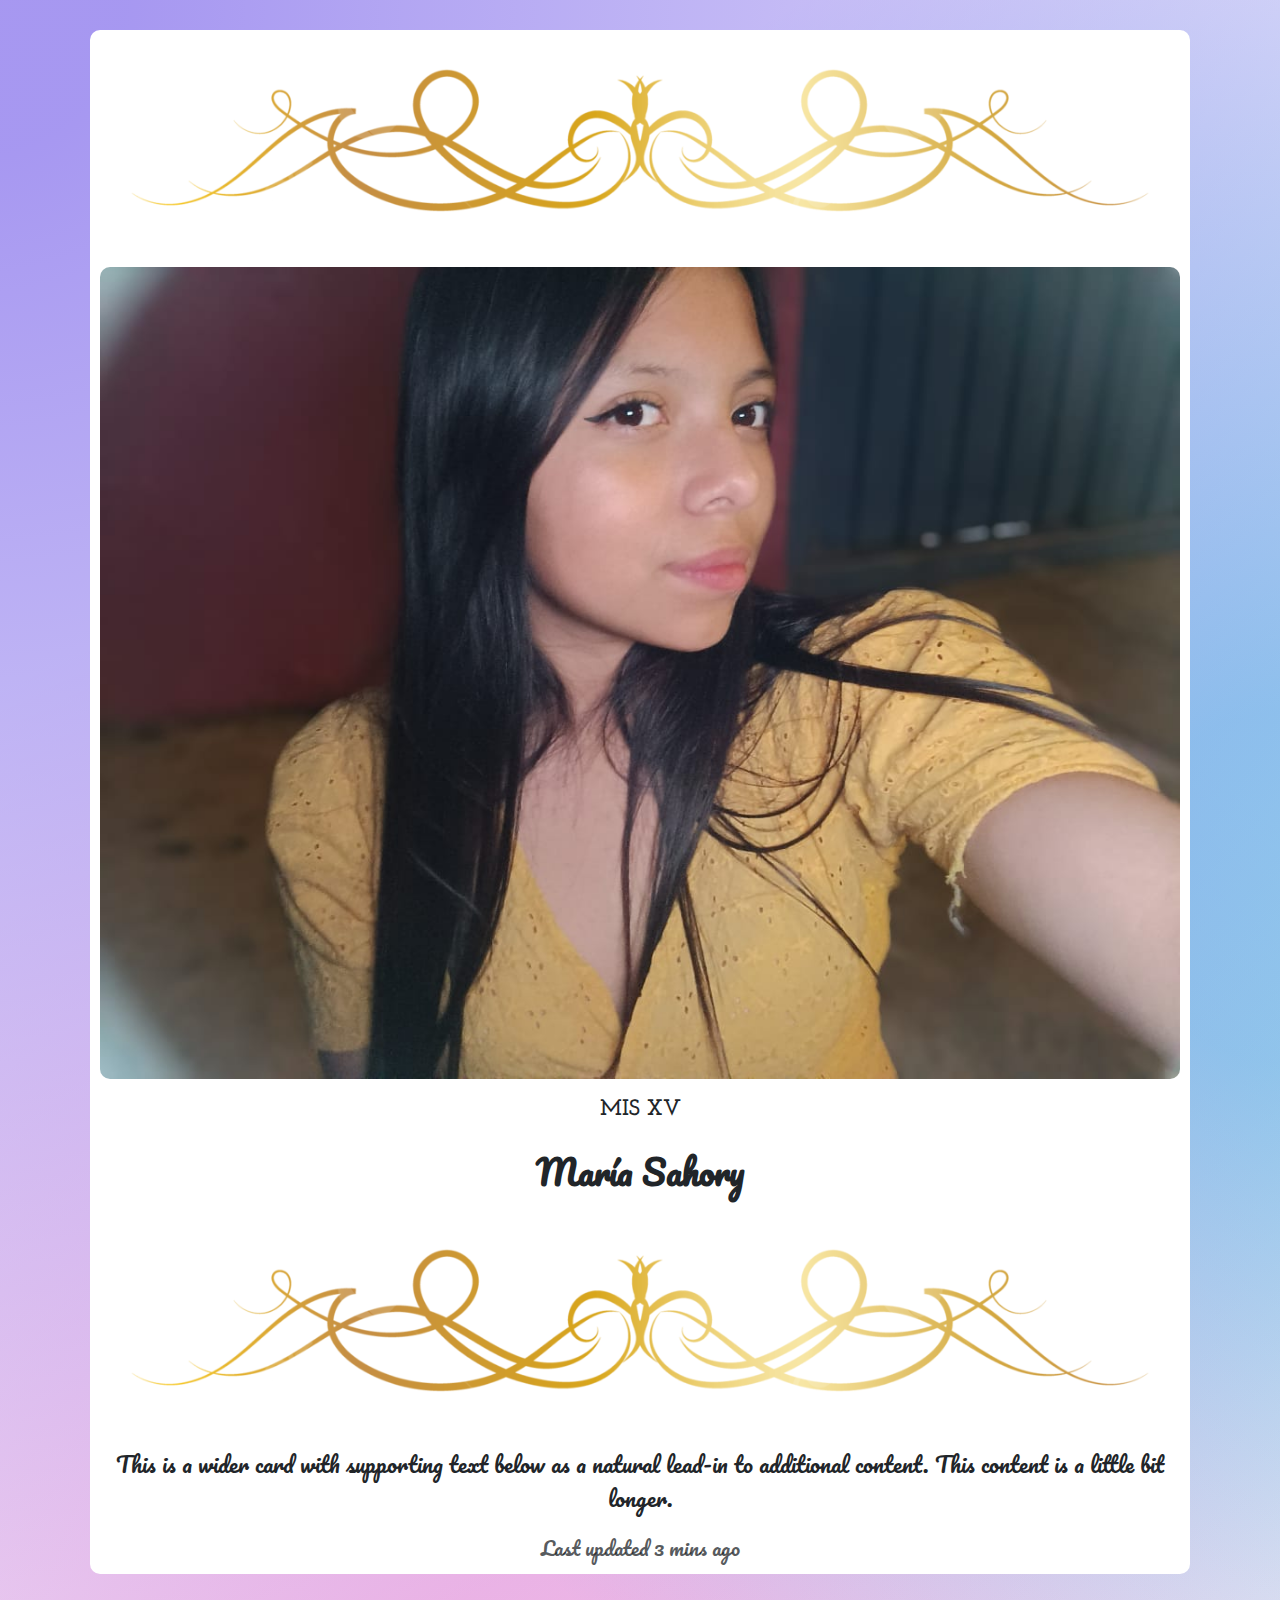
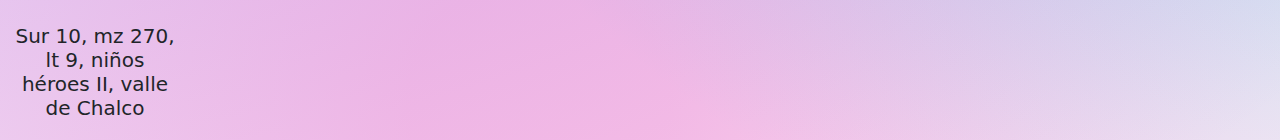
==== index.html @ fc456f3a "entrada" ====
<!doctype html>
<html lang="en">
  <head>
    <meta charset="utf-8">
    <meta name="viewport" content="width=device-width, initial-scale=1">
    <title>Invitación Sahory</title>
    <link href="https://cdn.jsdelivr.net/npm/bootstrap@5.3.3/dist/css/bootstrap.min.css" rel="stylesheet" integrity="sha384-QWTKZyjpPEjISv5WaRU9OFeRpok6YctnYmDr5pNlyT2bRjXh0JMhjY6hW+ALEwIH" crossorigin="anonymous">
    <link rel="stylesheet" href="./style.css">
    <link rel="preconnect" href="https://fonts.googleapis.com">
    <link rel="preconnect" href="https://fonts.gstatic.com" crossorigin>
    <link href="https://fonts.googleapis.com/css2?family=Pacifico&display=swap" rel="stylesheet">
    <link href="https://fonts.googleapis.com/css2?family=Josefin+Sans:ital,wght@0,100..700;1,100..700&family=Pacifico&display=swap" rel="stylesheet">
    <link href="https://fonts.googleapis.com/css2?family=Josefin+Sans:ital,wght@0,100..700;1,100..700&family=Josefin+Slab:ital,wght@0,100..700;1,100..700&family=Pacifico&display=swap" rel="stylesheet">
  </head>
  <body class="grid-container">
   
    <!--<img src="https://static.vecteezy.com/system/resources/previews/002/548/011/non_2x/tropical-lilac-background-free-vector.jpg" alt="fondo lila">-->
  
        <!--<h1 class="titulo">Mis XV</h1>-->
        <div class="entrada">
          <img src="./greca.png" class="card-img-top" alt="greca">
          <img src="./foto 1.jpeg" class="card-img-top foto1" alt="foto1">
          <div class="card-body">
          
            <h5 class="misXV">MIS XV</h5>
            <h5 class="nombreSaho">María Sahory</h5>
          </div>
          <img src="./greca.png" class="card-img-top" alt="greca">
            <p class="card-text">This is a wider card with supporting text below as a natural lead-in to additional content. This content is a little bit longer.</p>
            <p class="card-text"><small class="text-body-secondary">Last updated 3 mins ago</small></p>
          
        </div>
        <h5 class="1">Sur 10, mz 270, lt 9, niños héroes II, valle de Chalco</h5>
        
 
    
    <script src="https://cdn.jsdelivr.net/npm/bootstrap@5.3.3/dist/js/bootstrap.bundle.min.js" integrity="sha384-YvpcrYf0tY3lHB60NNkmXc5s9fDVZLESaAA55NDzOxhy9GkcIdslK1eN7N6jIeHz" crossorigin="anonymous"></script>
    <script src="https://cdn.jsdelivr.net/npm/@popperjs/core@2.11.8/dist/umd/popper.min.js" integrity="sha384-I7E8VVD/ismYTF4hNIPjVp/Zjvgyol6VFvRkX/vR+Vc4jQkC+hVqc2pM8ODewa9r" crossorigin="anonymous"></script>
</body>
</html>
---- style.css ----
/* GRID */
.grid-container>* {
    text-align: center;
    border-radius: 15px;
    padding: 10px;
    margin: 0;
}

.entrada {
    grid-area: entrada;
}

.publicaciones {
    grid-area: publicaciones;
}

.publicidad {
    grid-area: publicidad;
}

.footer {
    grid-area: footer;
}

/* Vista para el teléfono */
.grid-container {
    display: grid;
    gap: 0px; /* 15 px para hacer el gap de las columnas */
    grid-template-columns: auto;
    grid-template-areas:
        "entrada"
        "publicaciones"
        "publicidad"
        "footer";
}

/* Vista tablet */
@media (min-width: 768px) {
    .grid-container {
        grid-template-columns: auto;
        grid-template-areas:
            "entrada entrada"
            "publicaciones publicaciones"
            "publicidad publicidad"
            "footer footer";
    }
}

/* Vista escritorio */
@media (min-width: 900px) {
    .grid-container {
        grid-template-columns: 190px auto auto 190px;
        gap: 10px; /* Aplica gap solo en esta resolución */
        grid-template-areas:
            "entrada entrada entrada entrada"
            "publicaciones publicaciones publicaciones publicidad"
            "footer footer footer footer";
    }
}
body{
    background-color: hsla(172.99999999999994, 0%, 100%, 1);
    background-image: radial-gradient(circle at -2% 0%, hsla(249.99999999999994, 76%, 61%, 0.59) 7%, transparent 98.5785613478541%), radial-gradient(circle at 101% 51%, hsla(193.2352537267348, 71%, 60%, 0.6) 11.261260487237845%, transparent 64.68271597903717%), radial-gradient(circle at 42% 98%, hsla(325.5881949032054, 100%, 51%, 0.24) 7%, transparent 62.039421697432935%);
    background-blend-mode: normal, normal, normal;
}


.entrada{
    /*text-align: center;
    padding: 1px 20px 20px 20px;
    margin: 50px 200px 100px 200px;
    background: white;
    border-radius: 20px;
    font-family: 'Josefin Slab';*/
    margin: 30px auto;
    padding: 10px;
    border-radius: 10px;
    font-family: "Pacifico" !important;
    font-weight: 400;
    font-style: normal;
    max-width: 1100px;
    font-size: 1.4rem;
    background: white;
}
.foto1{
    margin: 0%;
    padding: 0%;
    border-radius: 10px;
    max-width: 1100px;
    font-size: 1.4rem;
    background: white;
}
.nombreSaho{
    display: block;
    font-size: 1.5em;
    margin-block-start: 0.83em;
    margin-block-end: 0.83em;
    margin-inline-start: 0px;
    margin-inline-end: 0px;
    font-weight: bold;
    unicode-bidi: isolate;
}

.misXV{
    /*font-family: "Josefin Sans", sans-serif;
    font-optical-sizing: auto;
    font-weight: <weight>;
    font-style: normal;*/
    font-family: "Josefin Slab", serif;
    font-optical-sizing: auto;
    display: block;
    font-size: 1em;
    margin-block-start: 0.83em;
    margin-block-end: 0.83em;
    margin-inline-start: 0px;
    margin-inline-end: 0px;
    font-weight: bold;
    unicode-bidi: isolate;
    
}
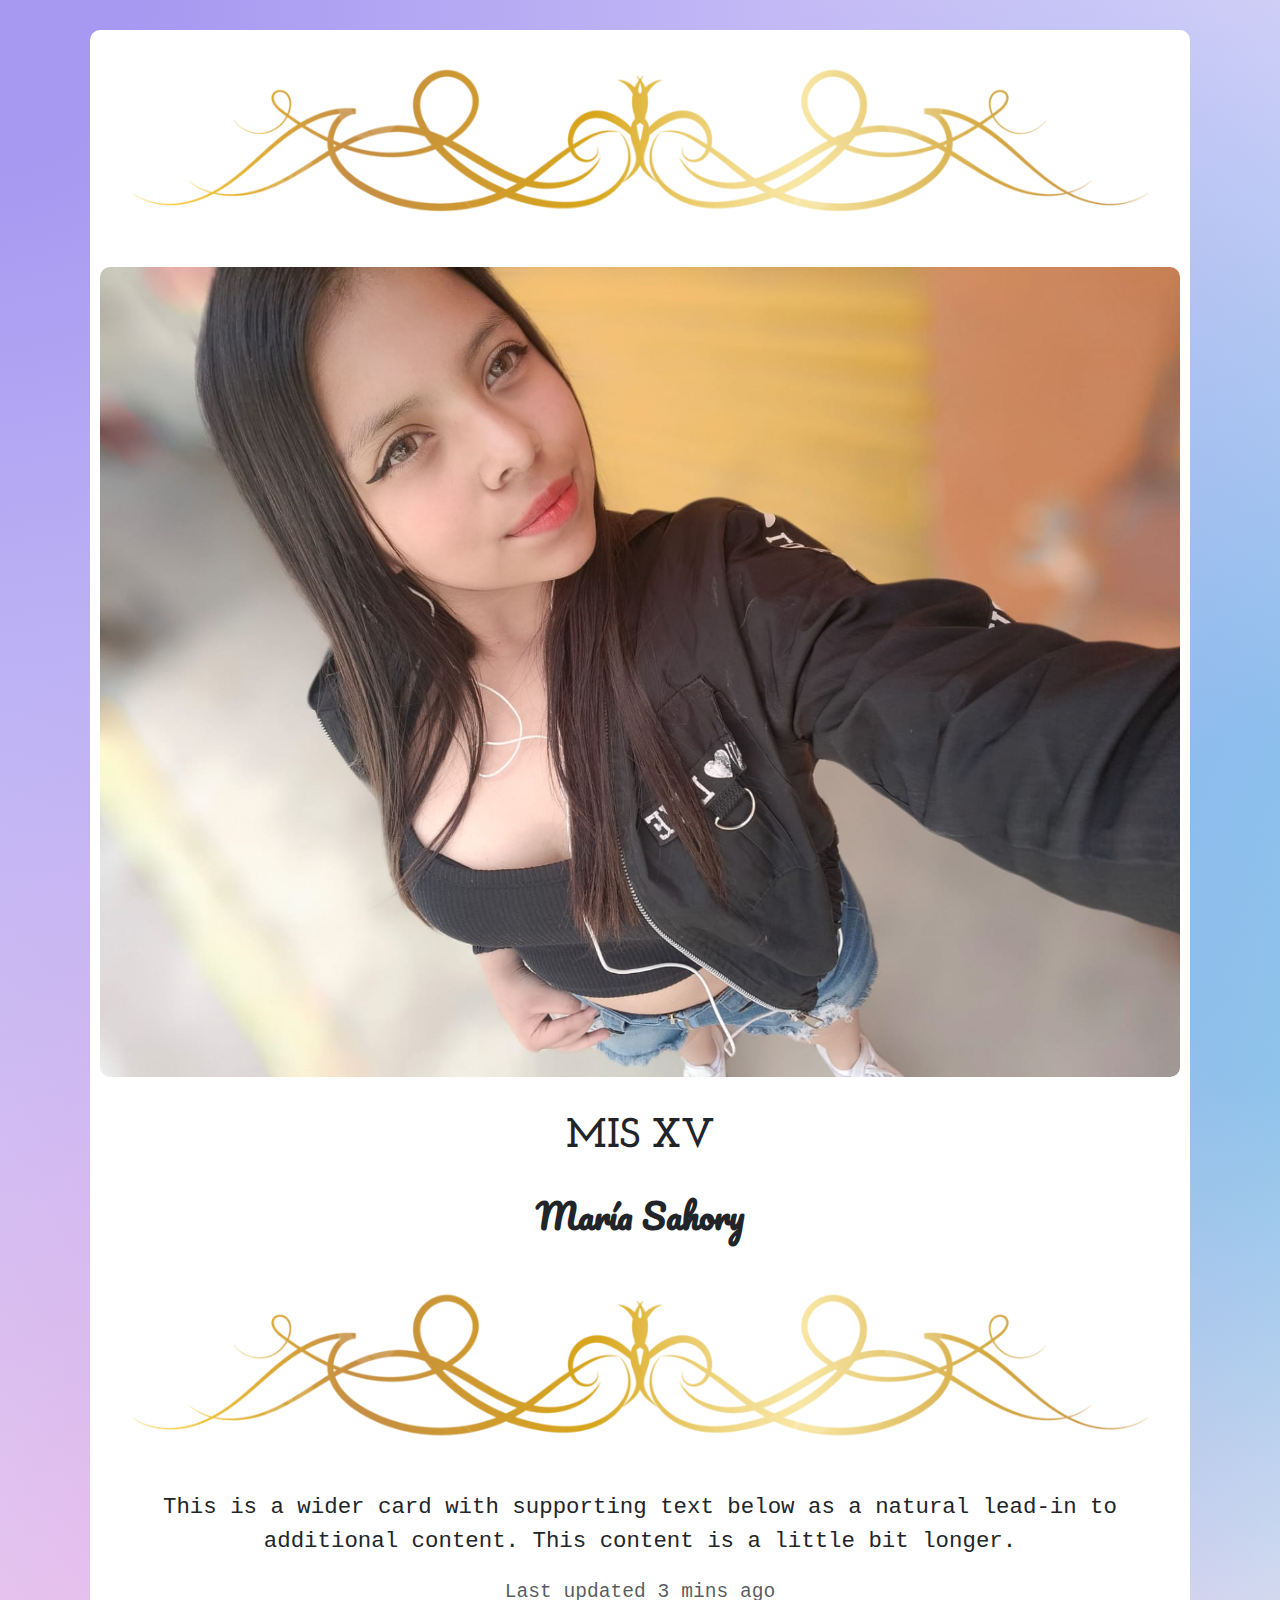
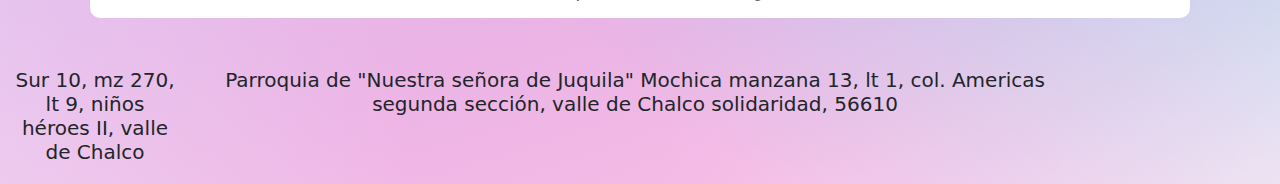
==== commit ef904225: "Cambios en las fotos" ====
--- a/index.html
+++ b/index.html
@@ -19,7 +19,7 @@
         <!--<h1 class="titulo">Mis XV</h1>-->
         <div class="entrada">
           <img src="./greca.png" class="card-img-top" alt="greca">
-          <img src="./foto 1.jpeg" class="card-img-top foto1" alt="foto1">
+          <img src="./foto12.jpeg" class="card-img-top foto1" alt="foto1">
           <div class="card-body">
           
             <h5 class="misXV">MIS XV</h5>
@@ -31,6 +31,8 @@
           
         </div>
         <h5 class="1">Sur 10, mz 270, lt 9, niños héroes II, valle de Chalco</h5>
+        <h5>Parroquia de "Nuestra señora de Juquila"
+          Mochica manzana 13, lt 1, col. Americas segunda sección, valle de Chalco solidaridad, 56610 </h5>
         
  
     
--- a/style.css
+++ b/style.css
@@ -108,7 +108,7 @@
     font-family: "Josefin Slab", serif;
     font-optical-sizing: auto;
     display: block;
-    font-size: 1em;
+    font-size: clamp(2rem, 2vw + 1rem, 10rem);
     margin-block-start: 0.83em;
     margin-block-end: 0.83em;
     margin-inline-start: 0px;
@@ -118,3 +118,10 @@
     
 }
 
+/*h5{
+    font-size: clamp(1rem, 2vw + 1rem, 20rem);
+}*/
+
+p{
+    font-family: 'Courier New', Courier, monospace;
+}
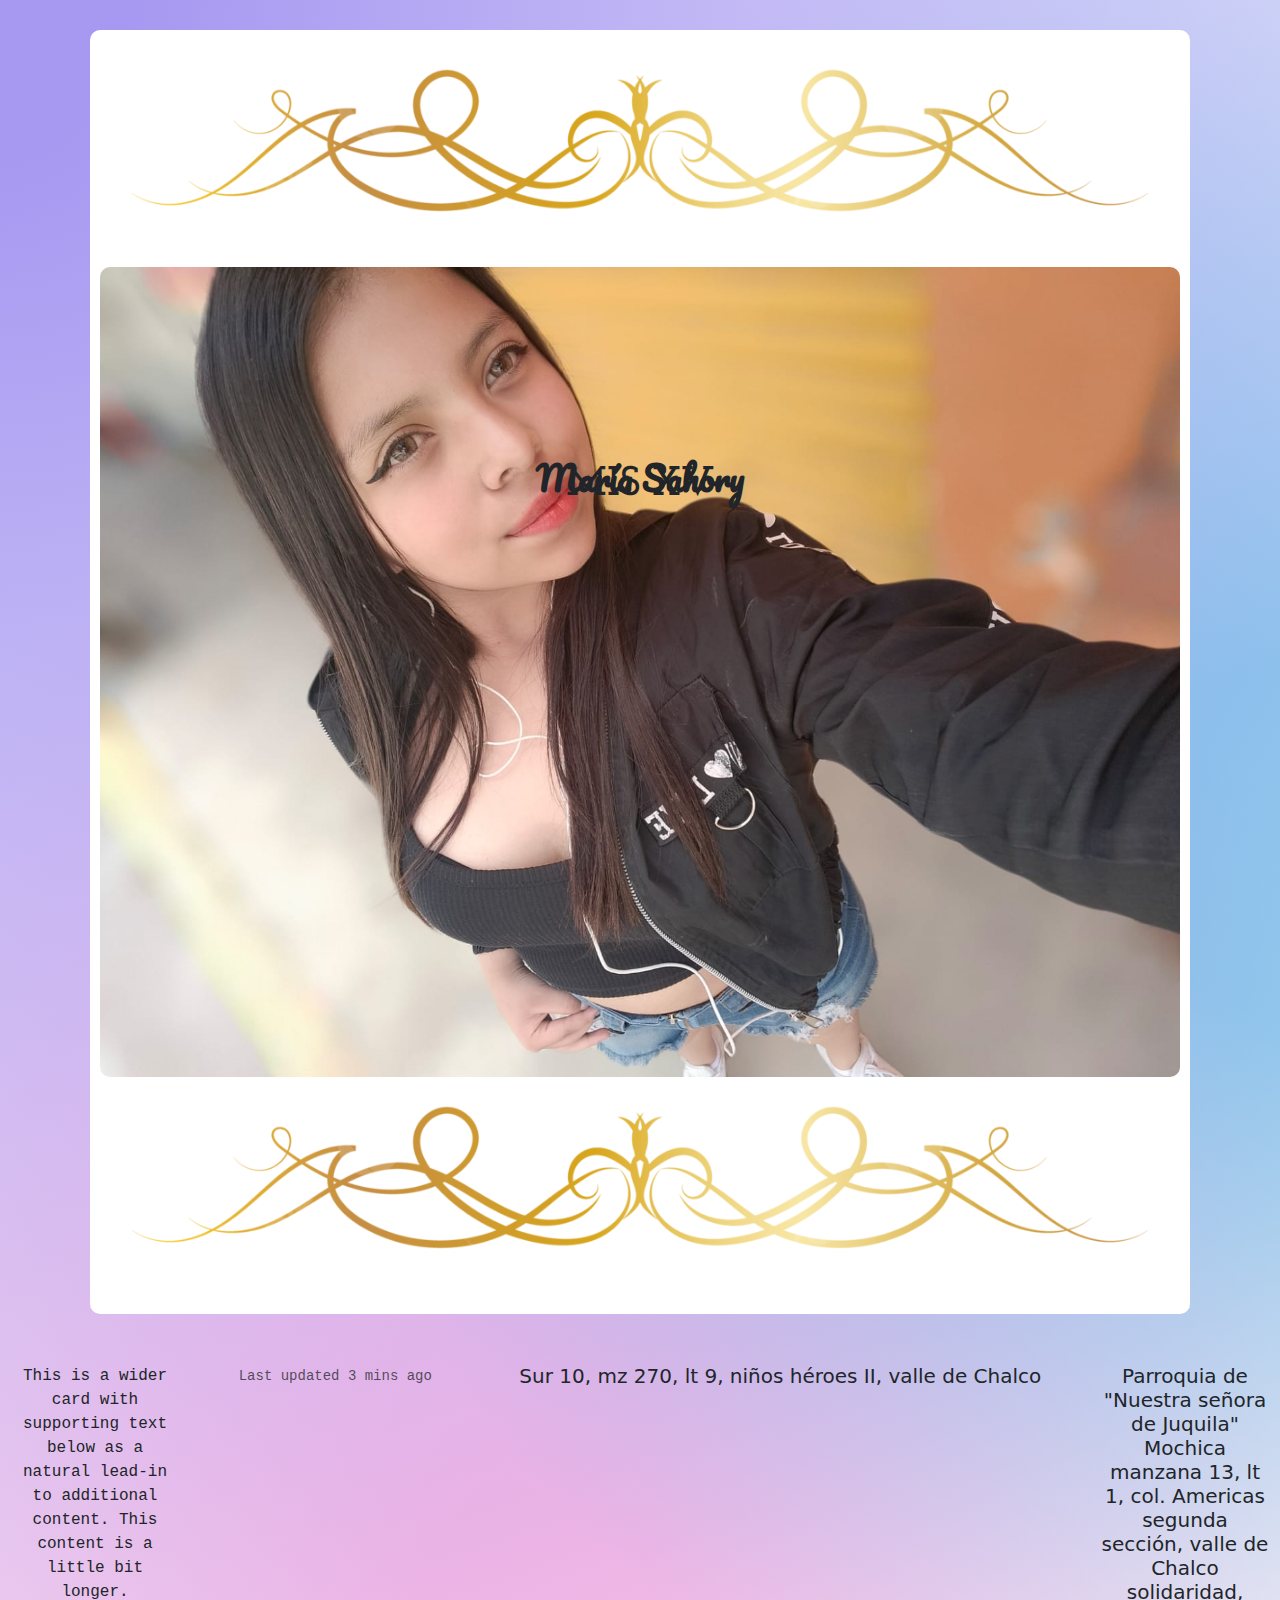
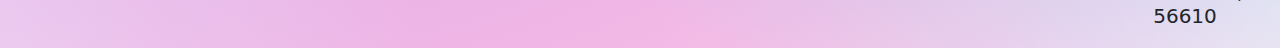
==== commit 5582f80a: "Modificacion en la entrada" ====
--- a/index.html
+++ b/index.html
@@ -18,18 +18,19 @@
   
         <!--<h1 class="titulo">Mis XV</h1>-->
         <div class="entrada">
-          <img src="./greca.png" class="card-img-top" alt="greca">
-          <img src="./foto12.jpeg" class="card-img-top foto1" alt="foto1">
+        <img src="./greca.png" class="card-img-top" alt="greca">
+        <img src="./foto12.jpeg" class="card-img-top foto1" alt="foto1">
           <div class="card-body">
           
             <h5 class="misXV">MIS XV</h5>
             <h5 class="nombreSaho">María Sahory</h5>
           </div>
           <img src="./greca.png" class="card-img-top" alt="greca">
+        </div>
             <p class="card-text">This is a wider card with supporting text below as a natural lead-in to additional content. This content is a little bit longer.</p>
             <p class="card-text"><small class="text-body-secondary">Last updated 3 mins ago</small></p>
           
-        </div>
+       
         <h5 class="1">Sur 10, mz 270, lt 9, niños héroes II, valle de Chalco</h5>
         <h5>Parroquia de "Nuestra señora de Juquila"
           Mochica manzana 13, lt 1, col. Americas segunda sección, valle de Chalco solidaridad, 56610 </h5>
--- a/style.css
+++ b/style.css
@@ -68,9 +68,9 @@
     /*text-align: center;
     padding: 1px 20px 20px 20px;
     margin: 50px 200px 100px 200px;
-    background: white;
     border-radius: 20px;
     font-family: 'Josefin Slab';*/
+    background: white;
     margin: 30px auto;
     padding: 10px;
     border-radius: 10px;
@@ -79,7 +79,13 @@
     font-style: normal;
     max-width: 1100px;
     font-size: 1.4rem;
-    background: white;
+    
+}
+.entrada h5{
+    position: absolute;
+    top: 50%;
+    left: 50%;
+    transform: translate(-50%,-50%);
 }
 .foto1{
     margin: 0%;
@@ -125,3 +131,23 @@
 p{
     font-family: 'Courier New', Courier, monospace;
 }
+
+/*.entrada{
+height: 100vh;
+    background-image: url(foto12.jpeg);
+    display: flex;
+    justify-content: center;
+    align-items: flex-end;
+    background-position: center;
+    background-color: #FFF;
+    /*-webkit-transform: translateZ(0);
+    overflow: hidden;
+    margin: 0;
+    padding: 0;
+    position: relative;
+    background-attachment: scroll;
+    /*background-position: center center;
+    background-repeat: no-repeat;
+    background-size: contain;
+    padding: 5px;
+}*/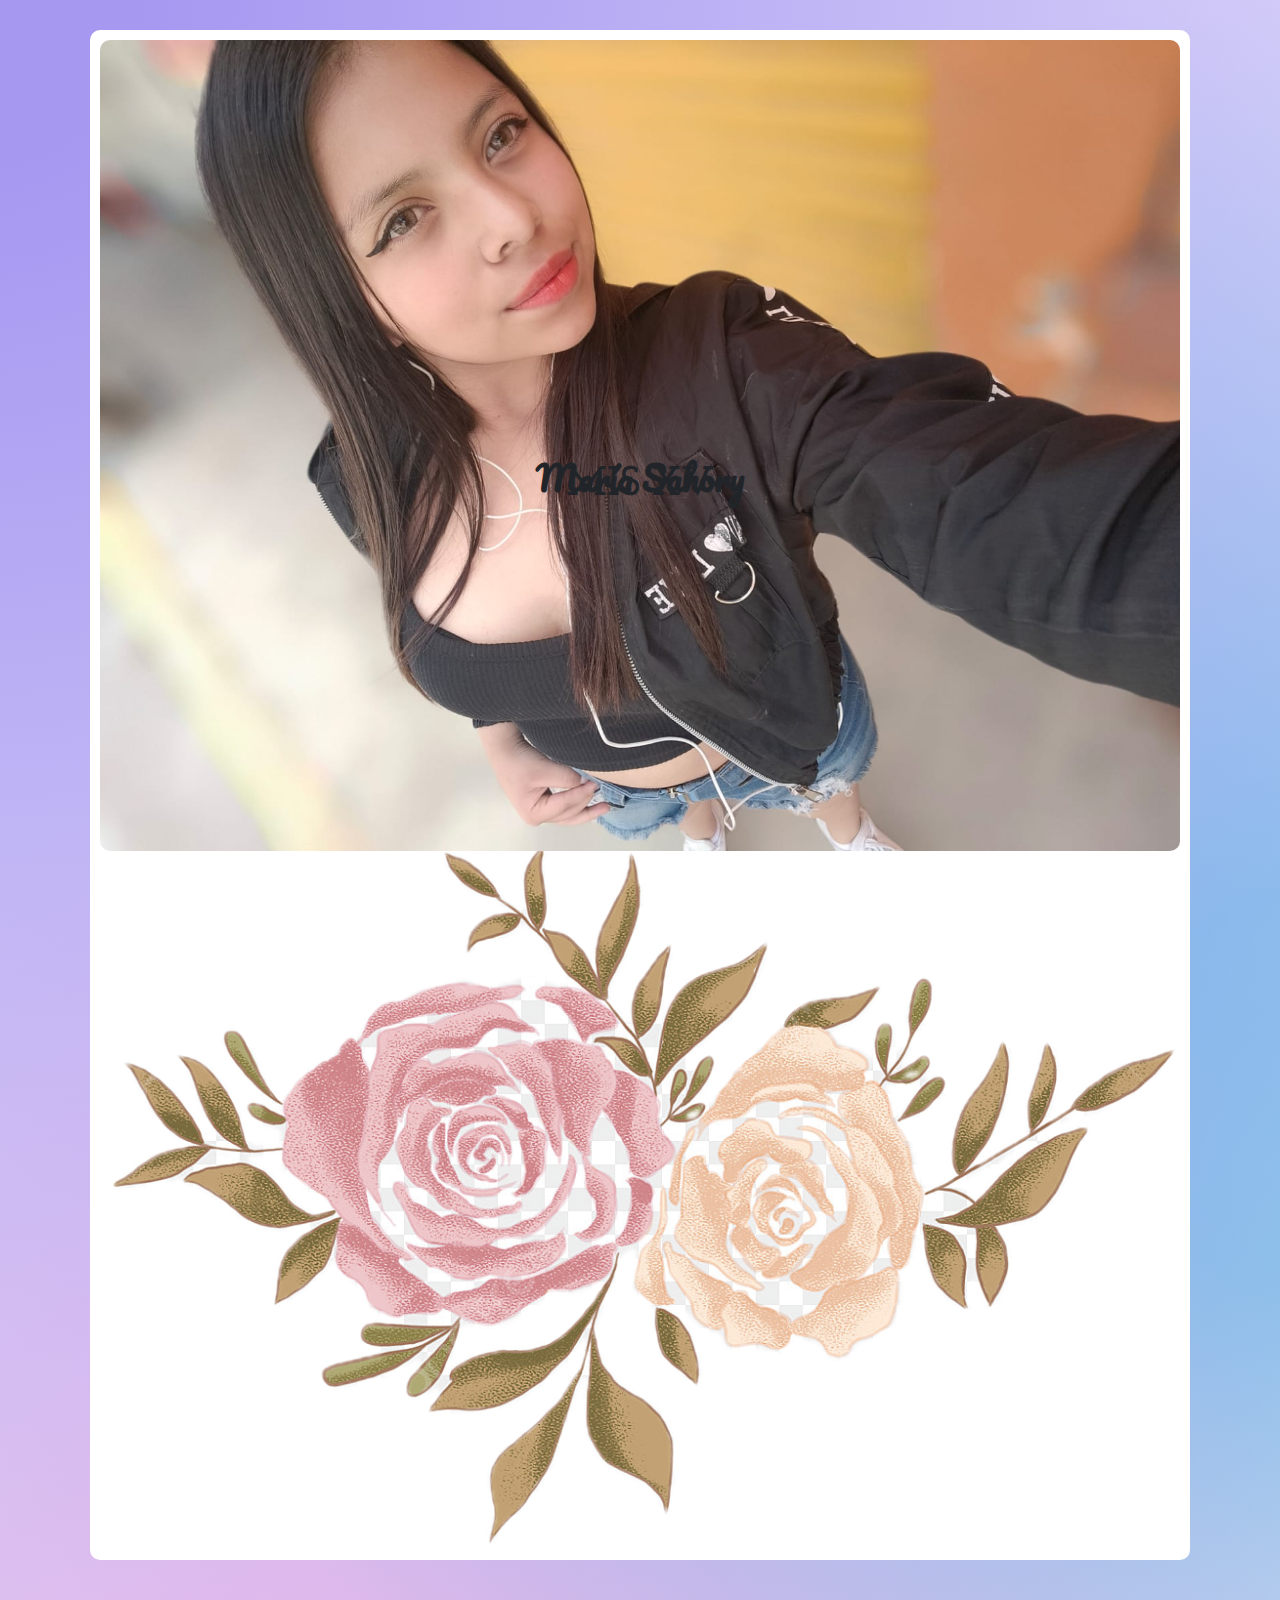
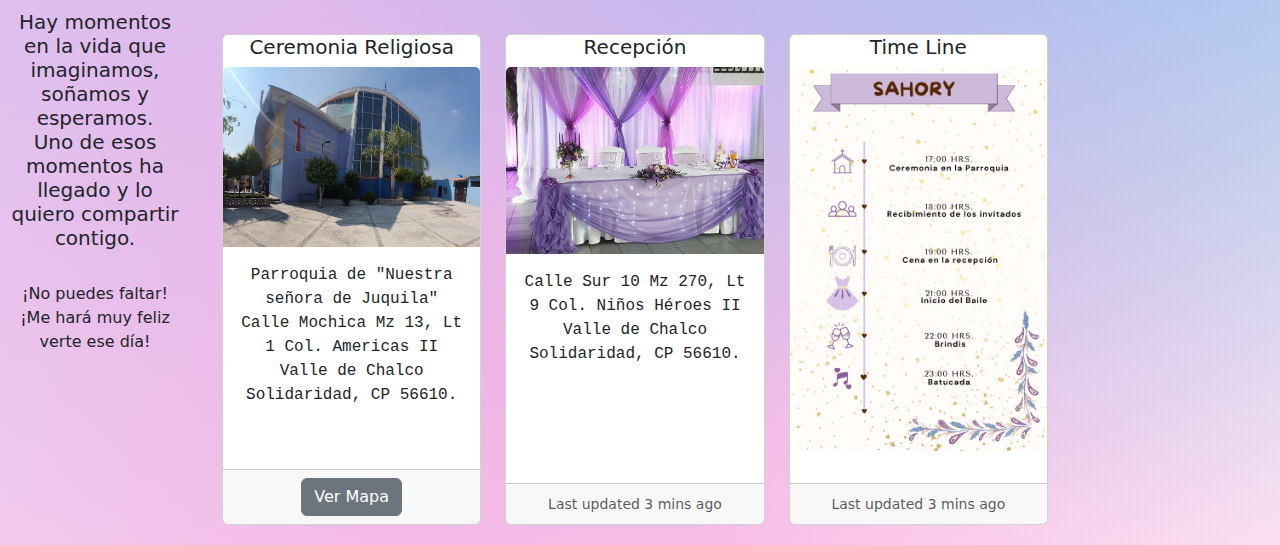
==== commit 5a2dbb40: "Se agregan cards y modal1" ====
--- a/index.html
+++ b/index.html
@@ -11,6 +11,8 @@
     <link href="https://fonts.googleapis.com/css2?family=Pacifico&display=swap" rel="stylesheet">
     <link href="https://fonts.googleapis.com/css2?family=Josefin+Sans:ital,wght@0,100..700;1,100..700&family=Pacifico&display=swap" rel="stylesheet">
     <link href="https://fonts.googleapis.com/css2?family=Josefin+Sans:ital,wght@0,100..700;1,100..700&family=Josefin+Slab:ital,wght@0,100..700;1,100..700&family=Pacifico&display=swap" rel="stylesheet">
+    <link href="https://fonts.googleapis.com/css2?family=Barlow+Semi+Condensed:ital,wght@0,100;0,200;0,300;0,400;0,500;0,600;0,700;0,800;0,900;1,100;1,200;1,300;1,400;1,500;1,600;1,700;1,800;1,900&display=swap" rel="stylesheet">
+    <link href="https://fonts.googleapis.com/css2?family=Barlow+Semi+Condensed:ital,wght@0,100;0,200;0,300;0,400;0,500;0,600;0,700;0,800;0,900;1,100;1,200;1,300;1,400;1,500;1,600;1,700;1,800;1,900&family=Montserrat:ital,wght@0,100..900;1,100..900&family=Roboto+Condensed:ital,wght@0,100..900;1,100..900&display=swap" rel="stylesheet">
   </head>
   <body class="grid-container">
    
@@ -18,23 +20,101 @@
   
         <!--<h1 class="titulo">Mis XV</h1>-->
         <div class="entrada">
-        <img src="./greca.png" class="card-img-top" alt="greca">
         <img src="./foto12.jpeg" class="card-img-top foto1" alt="foto1">
           <div class="card-body">
-          
             <h5 class="misXV">MIS XV</h5>
             <h5 class="nombreSaho">María Sahory</h5>
+            <img src="./Fondo de flores eliminado.png" class="card-img-top flores" alt="greca">
           </div>
-          <img src="./greca.png" class="card-img-top" alt="greca">
+          
         </div>
-            <p class="card-text">This is a wider card with supporting text below as a natural lead-in to additional content. This content is a little bit longer.</p>
-            <p class="card-text"><small class="text-body-secondary">Last updated 3 mins ago</small></p>
+        <div class="card-body frase">
+          <h5 class="frase">Hay momentos en la vida
+            que imaginamos, soñamos
+            y esperamos.
+            <br>
+            Uno de esos momentos
+            ha llegado y lo quiero
+            compartir contigo. </h5>
+            <br>
+            ¡No puedes faltar!
+            <br>
+            ¡Me hará muy feliz
+            verte ese día!
+        </div>
+        
+        <div class="row row-cols-1 row-cols-md-3 g-4 infoPrincipal">
+          <div class="col">
+            <div class="card h-100">
+              <h5 class="card-title titulo1">Ceremonia Religiosa</h5>
+              <img src="./iglesia 2.png" class="card-img-top iglesia" alt="...">
+              <div class="card-body">
+                
+                <p class="card-text texto1">Parroquia de "Nuestra señora de Juquila"
+                 <br>
+                  Calle Mochica  Mz 13, Lt 1 Col. Americas II
+                  <br>
+                  Valle de Chalco Solidaridad, CP 56610.</p>
+              </div>
+              <div class="card-footer">
+                <!-- Button trigger modal -->
+<button type="button" class="btn btn-secondary " data-bs-toggle="modal" data-bs-target="#staticBackdrop">
+  Ver Mapa
+</button>
+
+<!-- Modal -->
+<div class="modal fade" id="staticBackdrop" data-bs-backdrop="static" data-bs-keyboard="false" tabindex="-1" aria-labelledby="staticBackdropLabel" aria-hidden="true">
+  <div class="modal-dialog">
+    <div class="modal-content">
+      <div class="modal-header">
+        <h1 class="modal-title fs-5" id="staticBackdropLabel">Ceremonia Religiosa</h1>
+        <button type="button" class="btn-close" data-bs-dismiss="modal" aria-label="Close"></button>
+      </div>
+      <div class="modal-body">
+        ...
+      </div>
+      <div class="modal-footer">
+        <button type="button" class="btn btn-secondary" data-bs-dismiss="modal">Close</button>
+        
+      </div>
+    </div>
+  </div>
+</div>
+              </div>
+            </div>
+          </div>
+          <div class="col">
+            <div class="card h-100">
+              <h5 class="card-title titulo1">Recepción</h5>
+              <img src="./recepcion.jpg" class="card-img-top recepcion" alt="...">
+              <div class="card-body">
+                
+                <p class="card-text texto1">Calle Sur 10 Mz 270, Lt 9 Col. Niños Héroes II
+                  <br>
+                  Valle de Chalco Solidaridad, CP 56610.</p>
+              </div>
+              <div class="card-footer">
+                <small class="text-body-secondary">Last updated 3 mins ago</small>
+              </div>
+            </div>
+          </div>
+          <div class="col">
+            <div class="card h-100">
+              <h5 class="card-title titulo1">Time Line</h5>
+              <img src="./SAHORY.png" class="card-img-top" alt="...">
+              <div class="card-body">
+                
+                <p class="card-text texto1"></p>
+              </div>
+              <div class="card-footer">
+                <small class="text-body-secondary">Last updated 3 mins ago</small>
+              </div>
+            </div>
+          </div>
+        </div>
           
-       
-        <h5 class="1">Sur 10, mz 270, lt 9, niños héroes II, valle de Chalco</h5>
-        <h5>Parroquia de "Nuestra señora de Juquila"
-          Mochica manzana 13, lt 1, col. Americas segunda sección, valle de Chalco solidaridad, 56610 </h5>
-        
+            
+      
  
     
     <script src="https://cdn.jsdelivr.net/npm/bootstrap@5.3.3/dist/js/bootstrap.bundle.min.js" integrity="sha384-YvpcrYf0tY3lHB60NNkmXc5s9fDVZLESaAA55NDzOxhy9GkcIdslK1eN7N6jIeHz" crossorigin="anonymous"></script>
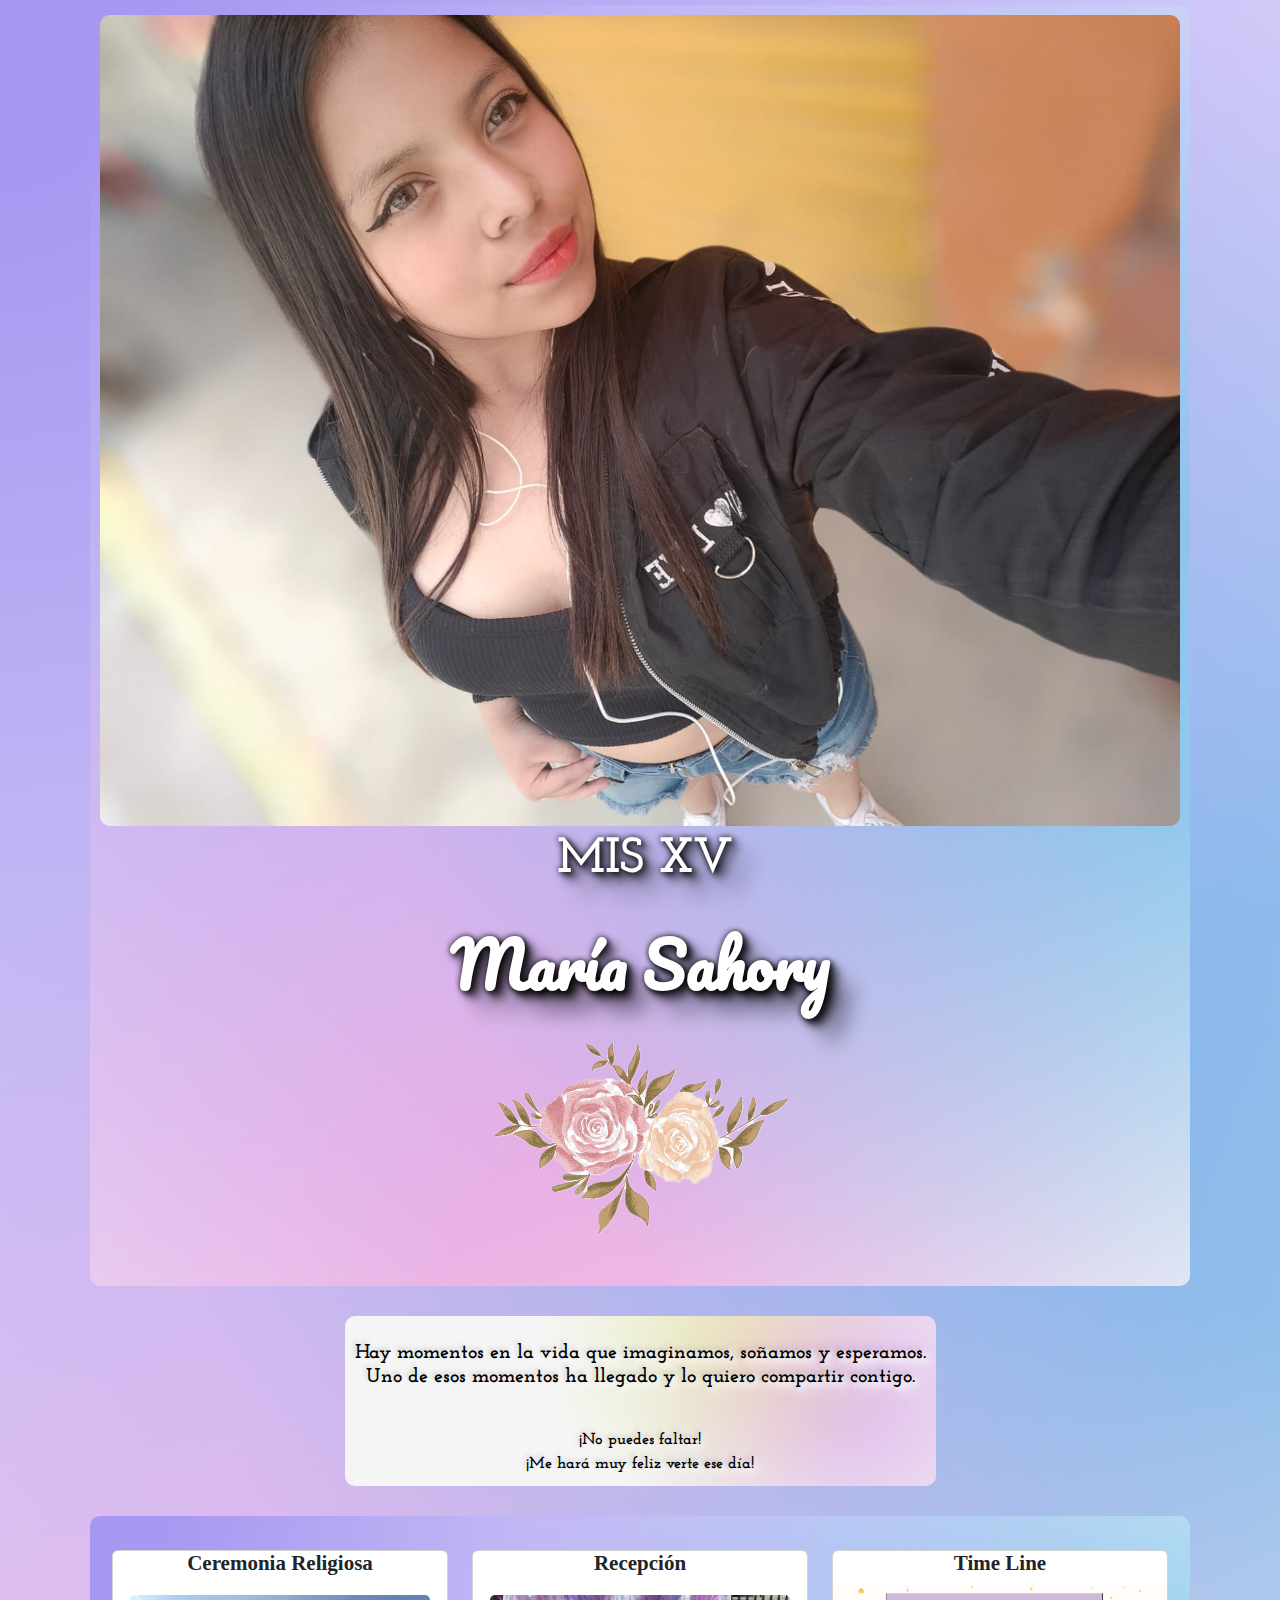
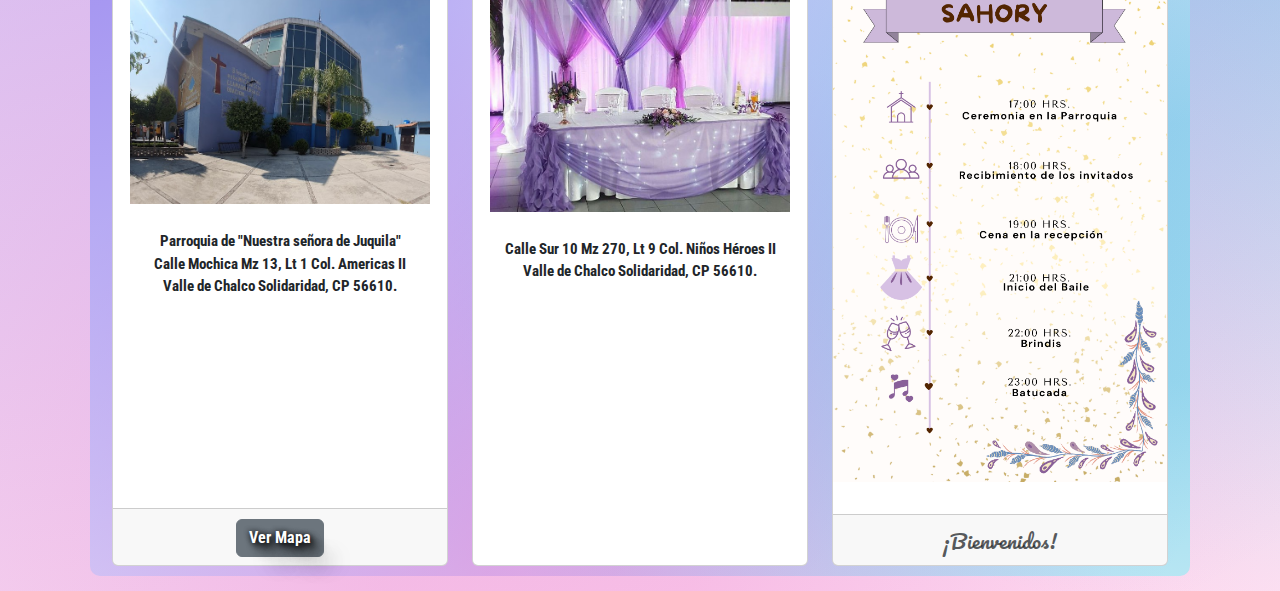
==== commit d96d2192: "Se agregan modales" ====
--- a/index.html
+++ b/index.html
@@ -71,10 +71,11 @@
         <button type="button" class="btn-close" data-bs-dismiss="modal" aria-label="Close"></button>
       </div>
       <div class="modal-body">
-        ...
+        <iframe src="https://www.google.com/maps/embed?pb=!1m18!1m12!1m3!1d3766.0178008917537!2d-98.95787988928542!3d19.28159208278865!2m3!1f0!2f0!3f0!3m2!1i1024!2i768!4f13.1!3m3!1m2!1s0x85ce1c5cb5f1b869%3A0xe045ed509fd094c3!2sParroquia%20de%20Nuestra%20Se%C3%B1ora%20de%20Juquila!5e0!3m2!1ses-419!2smx!4v1728202868060!5m2!1ses-419!2smx" 
+        width="280" height="180" style="border:0;" allowfullscreen="" loading="lazy" referrerpolicy="no-referrer-when-downgrade"></iframe>
       </div>
       <div class="modal-footer">
-        <button type="button" class="btn btn-secondary" data-bs-dismiss="modal">Close</button>
+        <button type="button" class="btn btn-secondary" data-bs-dismiss="modal">Cerrar</button>
         
       </div>
     </div>
@@ -93,9 +94,7 @@
                   <br>
                   Valle de Chalco Solidaridad, CP 56610.</p>
               </div>
-              <div class="card-footer">
-                <small class="text-body-secondary">Last updated 3 mins ago</small>
-              </div>
+              
             </div>
           </div>
           <div class="col">
@@ -107,7 +106,7 @@
                 <p class="card-text texto1"></p>
               </div>
               <div class="card-footer">
-                <small class="text-body-secondary">Last updated 3 mins ago</small>
+                <small class="text-body-secondary">¡Bienvenidos!</small>
               </div>
             </div>
           </div>
--- a/style.css
+++ b/style.css
@@ -10,12 +10,12 @@
     grid-area: entrada;
 }
 
-.publicaciones {
-    grid-area: publicaciones;
-}
-
-.publicidad {
-    grid-area: publicidad;
+.frase {
+    grid-area: frase;
+}
+
+.infoPrincipal {
+    grid-area: infoPrincipal;
 }
 
 .footer {
@@ -29,8 +29,8 @@
     grid-template-columns: auto;
     grid-template-areas:
         "entrada"
-        "publicaciones"
-        "publicidad"
+        "frase"
+        "infoPrincipal"
         "footer";
 }
 
@@ -40,8 +40,8 @@
         grid-template-columns: auto;
         grid-template-areas:
             "entrada entrada"
-            "publicaciones publicaciones"
-            "publicidad publicidad"
+            "frase frase"
+            "infoPrincipal infoPrincipal"
             "footer footer";
     }
 }
@@ -53,7 +53,8 @@
         gap: 10px; /* Aplica gap solo en esta resolución */
         grid-template-areas:
             "entrada entrada entrada entrada"
-            "publicaciones publicaciones publicaciones publicidad"
+            "frase frase frase frase"
+            "infoPrincipal infoPrincipal infoPrincipal infoPrincipal"
             "footer footer footer footer";
     }
 }
@@ -65,14 +66,12 @@
 
 
 .entrada{
-    /*text-align: center;
-    padding: 1px 20px 20px 20px;
-    margin: 50px 200px 100px 200px;
-    border-radius: 20px;
-    font-family: 'Josefin Slab';*/
-    background: white;
-    margin: 30px auto;
-    padding: 10px;
+    
+    background-color: hsla(172.99999999999994, 0%, 100%, 1);
+    background-image: radial-gradient(circle at -2% 0%, hsla(249.99999999999994, 76%, 61%, 0.59) 7%, transparent 98.5785613478541%), radial-gradient(circle at 101% 51%, hsla(193.2352537267348, 71%, 60%, 0.6) 11.261260487237845%, transparent 64.68271597903717%), radial-gradient(circle at 42% 98%, hsla(325.5881949032054, 100%, 51%, 0.24) 7%, transparent 62.039421697432935%);
+    background-blend-mode: normal, normal, normal;
+    margin: 5px auto;
+    padding: 5px auto;
     border-radius: 10px;
     font-family: "Pacifico" !important;
     font-weight: 400;
@@ -81,73 +80,127 @@
     font-size: 1.4rem;
     
 }
-.entrada h5{
-    position: absolute;
+.flores{
+    display: block;
+   position:relative;
+   width: 300px;
+   height: auto;
+   top: 50%;
+   left: 50%;
+   transform: translate(-50%,-20%);
+}
+
+
+.foto1{
+    margin: 0%;
+    padding: 0%;
+    border-radius: 10px;
+    max-width: 1100px;
+    font-size: 1.4rem;
+    background: white;
+    text-shadow: 1px 1px 6px rgba(0,0,0,0.9), 4px 4px 6px rgba(0,0,0,0.5), 8px 8px 11px rgba(0,0,0,0.75), 22px 22px 20px rgba(0,0,0,0.4), -2px -2px 5px rgba(0,0,0,0.2), 2px 2px 5px rgba(0,0,0,0.2) !important;
+}
+.nombreSaho{
+    display: block;
+    font-size: clamp(2rem, 2vw + 2.3rem, 5rem);
+    margin-block-start: 0.70em;
+    margin-block-end: 0.70em;
+    margin-inline-start: 0px;
+    margin-inline-end: 0px;
+    font-weight: bold;
+    unicode-bidi: isolate;
+    position: relative;
     top: 50%;
     left: 50%;
     transform: translate(-50%,-50%);
-}
-.foto1{
-    margin: 0%;
-    padding: 0%;
-    border-radius: 10px;
-    max-width: 1100px;
-    font-size: 1.4rem;
-    background: white;
-}
-.nombreSaho{
-    display: block;
-    font-size: 1.5em;
-    margin-block-start: 0.83em;
-    margin-block-end: 0.83em;
-    margin-inline-start: 0px;
-    margin-inline-end: 0px;
-    font-weight: bold;
-    unicode-bidi: isolate;
+    color: white;
+    text-shadow: 1px 1px 6px rgba(0,0,0,0.9), 4px 4px 6px rgba(0,0,0,0.5), 8px 8px 11px rgba(0,0,0,0.75), 22px 22px 20px rgba(0,0,0,0.4), -2px -2px 5px rgba(0,0,0,0.2), 2px 2px 5px rgba(0,0,0,0.2) !important;
 }
 
 .misXV{
-    /*font-family: "Josefin Sans", sans-serif;
-    font-optical-sizing: auto;
-    font-weight: <weight>;
-    font-style: normal;*/
+    
     font-family: "Josefin Slab", serif;
     font-optical-sizing: auto;
     display: block;
-    font-size: clamp(2rem, 2vw + 1rem, 10rem);
-    margin-block-start: 0.83em;
-    margin-block-end: 0.83em;
-    margin-inline-start: 0px;
-    margin-inline-end: 0px;
-    font-weight: bold;
-    unicode-bidi: isolate;
-    
-}
-
-/*h5{
-    font-size: clamp(1rem, 2vw + 1rem, 20rem);
-}*/
-
-p{
-    font-family: 'Courier New', Courier, monospace;
-}
-
-/*.entrada{
-height: 100vh;
-    background-image: url(foto12.jpeg);
-    display: flex;
-    justify-content: center;
-    align-items: flex-end;
-    background-position: center;
-    background-color: #FFF;
-    /*-webkit-transform: translateZ(0);
-    overflow: hidden;
-    margin: 0;
-    padding: 0;
+    margin: 0px 0px 10px 0px;
+    font-size: clamp(1.5rem, 2vw + 1.5rem, 5rem);
+    margin-block-start: 0.70em;
+    margin-block-end: 0.70em;
+    margin-inline-start: 5px;
+    margin-inline-end: 5px;
+    font-weight: bold;
+    unicode-bidi: isolate;
+    color: white;
+    text-shadow: 1px 1px 6px rgba(0,0,0,0.9), 4px 4px 6px rgba(0,0,0,0.5), 8px 8px 11px rgba(0,0,0,0.75), 22px 22px 20px rgba(0,0,0,0.4), -2px -2px 5px rgba(0,0,0,0.2), 2px 2px 5px rgba(0,0,0,0.2) !important;
     position: relative;
-    background-attachment: scroll;
-    /*background-position: center center;
-    background-repeat: no-repeat;
-    background-size: contain;
-    padding: 5px;
-}*/+    top: 23%;
+    left: 50%;
+    transform: translate(-50%,-50%);
+}
+.frase{
+    
+    background-color: hsla(60.882352941178326, 0%, 96%, 1);
+    background-image: radial-gradient(circle at 64% 12%, hsla(63.5294117647059, 52%, 85%, 1) 6.688754566361296%, transparent 44.98438254159411%), radial-gradient(circle at 86% 50%, hsla(285.88235294117646, 52%, 85%, 1) 6.688754566361296%, transparent 44.98438254159411%);
+    background-blend-mode: darken, normal;
+    margin: 15px auto;
+    padding: 20px auto;
+    border-radius: 10px;
+    font-family: "Josefin Slab", serif !important;
+    font-style: normal;
+    font-weight: bold;
+    unicode-bidi: isolate;
+    color: black;
+    text-shadow: 1px 1px 6px rgba(249, 248, 248, 0.9), 4px 4px 6px rgb(251, 250, 250), 8px 8px 11px rgba(250, 250, 250, 0.75), 22px 22px 20px rgba(250, 250, 250, 0.4), -2px -2px 5px rgba(0,0,0,0.2), 2px 2px 5px rgba(251, 251, 251, 0.2) !important;
+    position: relative;
+}
+
+.infoPrincipal{
+    background-color: hsla(172.99999999999994, 0%, 100%, 1);
+    background-image: radial-gradient(circle at -2% 0%, hsla(249.99999999999994, 76%, 61%, 0.59) 7%, transparent 98.5785613478541%), radial-gradient(circle at 101% 51%, hsla(193.2352537267348, 71%, 60%, 0.6) 11.261260487237845%, transparent 64.68271597903717%), radial-gradient(circle at 42% 98%, hsla(325.5881949032054, 100%, 51%, 0.24) 7%, transparent 62.039421697432935%);
+    background-blend-mode: normal, normal, normal;
+    margin: 5px auto;
+    padding: 5px auto;
+    border-radius: 10px;
+    font-family: "Pacifico" !important;
+    font-weight: 400;
+    font-style: normal;
+    max-width: 1100px;
+    font-size: 1.4rem;
+}
+
+.titulo1{
+    font-family: Barlow !important;
+    font-weight: 700;
+    font-size: 21px;
+}
+.texto1{
+    font-family: "Roboto Condensed", sans-serif;
+    font-weight: 700;
+    font-size: 15px;
+  
+}
+.iglesia{
+    margin: 10px auto;
+    padding: 10px auto;
+    width: 300px;
+    height: auto;
+}
+.recepcion{
+    margin: 10px auto;
+    padding: 10px auto;
+    width: 300px;
+    height: auto;
+}
+.btn{
+    font-family: "Roboto Condensed", sans-serif;
+    font-weight: bold;
+    unicode-bidi: isolate;
+    color: white;
+    text-shadow: 1px 1px 6px rgba(0,0,0,0.9), 4px 4px 6px rgba(0,0,0,0.5), 8px 8px 11px rgba(0,0,0,0.75), 22px 22px 20px rgba(0,0,0,0.4), -2px -2px 5px rgba(0,0,0,0.2), 2px 2px 5px rgba(0,0,0,0.2) !important;
+}
+.modal-title{
+color: rgb(8, 8, 8);
+font-family: "Roboto Condensed", sans-serif;
+font-weight: bold;
+unicode-bidi: isolate;
+}